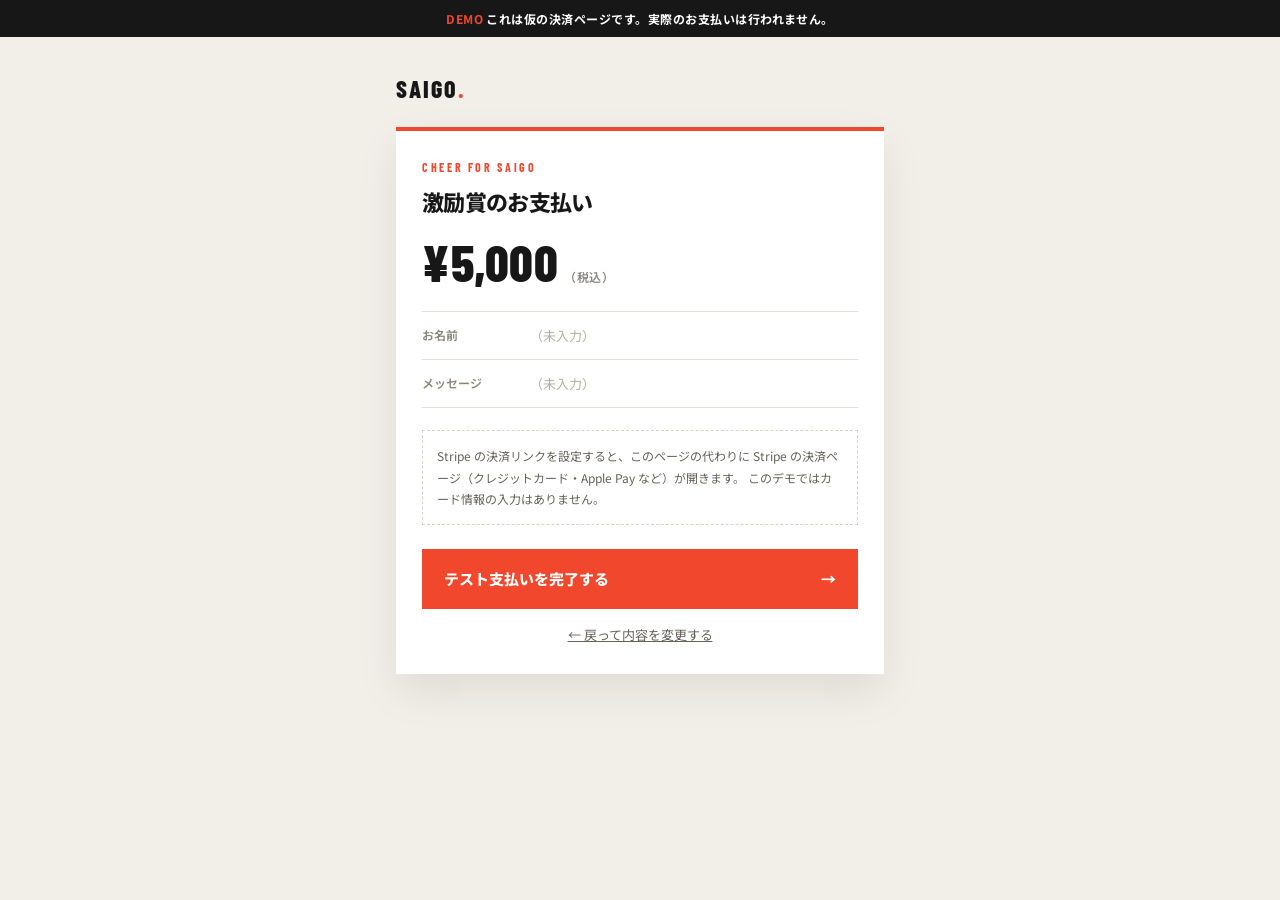
==== checkout-demo.html @ 287ed48b "項目の追加仮実装" ====
<!doctype html>
<html lang="ja">
<head>
  <meta charset="utf-8">
  <meta name="viewport" content="width=device-width, initial-scale=1">
  <!-- 激励賞の「仮の決済ページ」。Stripe 接続前に流れを確認するためのデモ。実際の決済・カード入力は一切ない -->
  <meta name="robots" content="noindex, nofollow">
  <title>激励賞のお支払い（デモ） | SAIGO OFFICIAL SITE</title>
  <link rel="icon" href="assets/images/favicon-32.png" sizes="32x32" type="image/png">
  <link rel="preconnect" href="https://fonts.googleapis.com">
  <link rel="preconnect" href="https://fonts.gstatic.com" crossorigin>
  <link rel="stylesheet" href="https://fonts.googleapis.com/css2?family=Barlow+Condensed:wght@600;700;800&family=Noto+Sans+JP:wght@400..800&display=swap">
  <style>
    *,::before,::after { box-sizing: border-box; margin: 0; padding: 0; }
    :root { --orange: #f1482d; --cream: #f1efe8; }
    body {
      min-height: 100svh; color: #171717; background: var(--cream);
      font-family: 'Hiragino Sans','Hiragino Kaku Gothic ProN','Noto Sans JP',sans-serif;
    }
    a { color: inherit; }
    .demo-bar {
      padding: 10px 16px; color: white; background: #171717; text-align: center;
      font-size: 12px; font-weight: 700; letter-spacing: .04em;
    }
    .demo-bar b { color: var(--orange); }
    main { width: min(520px,100%); margin: 0 auto; padding: 40px 16px 60px; }
    .logo { font: 800 24px/1 'Barlow Condensed',sans-serif; letter-spacing: .08em; text-decoration: none; }
    .logo span { color: var(--orange); }
    .card { margin-top: 24px; padding: 30px 26px; border-top: 4px solid var(--orange); background: white; box-shadow: 0 18px 40px rgba(20,18,15,.08); }
    .label { color: var(--orange); font: 700 12px/1 'Barlow Condensed',sans-serif; letter-spacing: .22em; }
    h1 { margin-top: 12px; font-size: 22px; font-weight: 800; letter-spacing: -.03em; }
    .amount { margin-top: 18px; font: 800 52px/1 'Barlow Condensed',sans-serif; letter-spacing: .01em; }
    .amount small { margin-left: 6px; color: #8a867e; font: 600 12px/1 'Hiragino Sans','Noto Sans JP',sans-serif; }
    dl { margin-top: 24px; border-top: 1px solid #e3e0d8; }
    dl div { display: grid; grid-template-columns: 96px 1fr; gap: 12px; padding: 14px 0; border-bottom: 1px solid #e3e0d8; font-size: 13px; }
    dt { color: #8a867e; font-size: 12px; font-weight: 600; }
    dd { font-weight: 600; white-space: pre-wrap; overflow-wrap: anywhere; }
    dd.is-empty { color: #b3afa6; font-weight: 400; }
    .perk { margin-top: 18px; padding: 12px 14px; border-left: 3px solid var(--orange); background: var(--cream); font-size: 12px; font-weight: 600; }
    .note { margin-top: 22px; padding: 14px; border: 1px dashed #d6d2c8; color: #66625b; font-size: 12px; line-height: 1.8; }
    .pay {
      display: flex; width: 100%; min-height: 60px; margin-top: 24px; align-items: center; justify-content: space-between;
      padding: 0 22px; border: 0; color: white; background: var(--orange);
      font: inherit; font-size: 15px; font-weight: 800; cursor: pointer;
    }
    .pay:hover { background: #d93a21; }
    .back { display: block; margin-top: 16px; color: #66625b; font-size: 13px; text-align: center; }
  </style>
</head>
<body>
  <p class="demo-bar"><b>DEMO</b> これは仮の決済ページです。実際のお支払いは行われません。</p>
  <main>
    <a class="logo" href="index.html">SAIGO<span>.</span></a>
    <section class="card" aria-labelledby="checkout-title">
      <p class="label">CHEER FOR SAIGO</p>
      <h1 id="checkout-title">激励賞のお支払い</h1>
      <p class="amount"><span data-amount>¥5,000</span><small>（税込）</small></p>
      <dl>
        <div><dt>お名前</dt><dd data-name></dd></div>
        <div><dt>メッセージ</dt><dd data-message></dd></div>
      </dl>
      <p class="perk" data-perk hidden>このお名前が、試合で使うTシャツに入ります。</p>
      <p class="note">
        Stripe の決済リンクを設定すると、このページの代わりに Stripe の決済ページ（クレジットカード・Apple Pay など）が開きます。
        このデモではカード情報の入力はありません。
      </p>
      <button class="pay" type="button" data-pay>テスト支払いを完了する <span aria-hidden="true">→</span></button>
      <a class="back" href="index.html" data-back>← 戻って内容を変更する</a>
    </section>
  </main>

  <script>
    'use strict'
    // サイト側（main.js の CHEER_NAME_PERK_MIN）と同じ値にする
    const NAME_PERK_MIN = 10000
    const params = new URLSearchParams(window.location.search)
    const amount = Number(params.get('amount')) || 5000
    const anonymous = params.get('anonymous') === '1'
    const name = (params.get('name') || '').trim()
    const message = (params.get('message') || '').trim()

    const setText = (selector, value, emptyText) => {
      const element = document.querySelector(selector)
      element.textContent = value || emptyText
      element.classList.toggle('is-empty', !value)
    }

    document.querySelector('[data-amount]').textContent = `¥${amount.toLocaleString('ja-JP')}`
    setText('[data-name]', anonymous ? '' : name, anonymous ? '匿名' : '（未入力）')
    setText('[data-message]', message, '（未入力）')
    document.querySelector('[data-perk]').hidden = !(amount >= NAME_PERK_MIN && !anonymous && name)

    // Stripe の「支払い後のリダイレクト先」と同じ URL に戻す
    document.querySelector('[data-pay]').addEventListener('click', () => {
      window.location.href = `index.html?cheer=thanks&amount=${amount}`
    })
    // 戻る：入力内容が残った状態で激励賞欄に戻れるよう、履歴があればブラウザの「戻る」を使う
    document.querySelector('[data-back]').addEventListener('click', (event) => {
      if (window.history.length > 1) {
        event.preventDefault()
        window.history.back()
      }
    })
  </script>
</body>
</html>
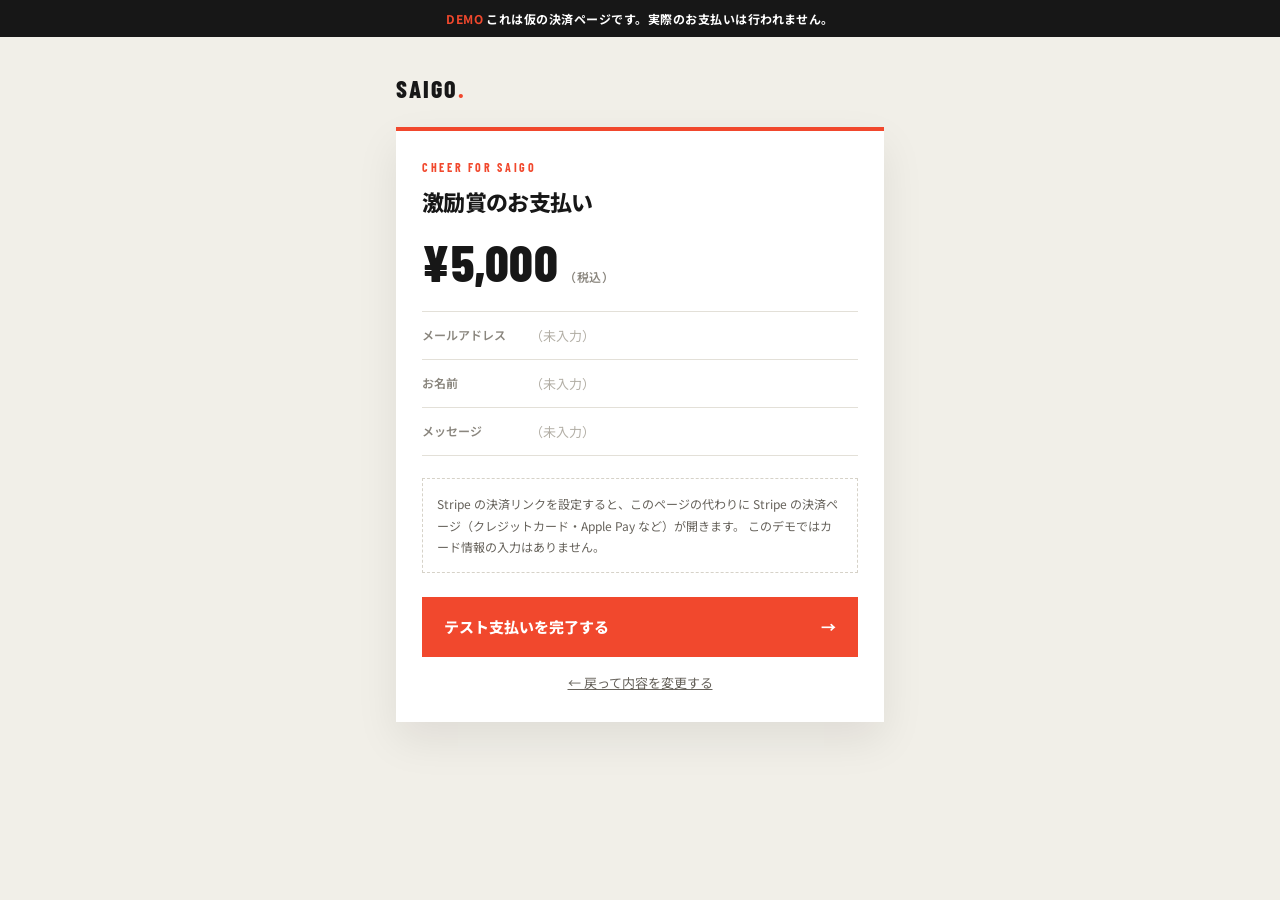
==== commit d3b2e809: "激励賞にお礼の送付先（必須）：メールアドレスの追加" ====
--- a/checkout-demo.html
+++ b/checkout-demo.html
@@ -56,16 +56,18 @@
       <h1 id="checkout-title">激励賞のお支払い</h1>
       <p class="amount"><span data-amount>¥5,000</span><small>（税込）</small></p>
       <dl>
+        <div><dt>メールアドレス</dt><dd data-email></dd></div>
         <div><dt>お名前</dt><dd data-name></dd></div>
         <div><dt>メッセージ</dt><dd data-message></dd></div>
       </dl>
-      <p class="perk" data-perk hidden>このお名前が、試合で使うTシャツに入ります。</p>
+      <p class="perk" data-perk hidden>このお名前が、試合毎に使用するTシャツに入ります。</p>
+      <p class="perk" data-perk-gift hidden>特典：オフィシャルTシャツを1枚プレゼント</p>
       <p class="note">
         Stripe の決済リンクを設定すると、このページの代わりに Stripe の決済ページ（クレジットカード・Apple Pay など）が開きます。
         このデモではカード情報の入力はありません。
       </p>
       <button class="pay" type="button" data-pay>テスト支払いを完了する <span aria-hidden="true">→</span></button>
-      <a class="back" href="index.html" data-back>← 戻って内容を変更する</a>
+      <a class="back" href="cheer.html" data-back>← 戻って内容を変更する</a>
     </section>
   </main>
 
@@ -78,6 +80,7 @@
     const anonymous = params.get('anonymous') === '1'
     const name = (params.get('name') || '').trim()
     const message = (params.get('message') || '').trim()
+    const email = (params.get('email') || '').trim()
 
     const setText = (selector, value, emptyText) => {
       const element = document.querySelector(selector)
@@ -86,13 +89,15 @@
     }
 
     document.querySelector('[data-amount]').textContent = `¥${amount.toLocaleString('ja-JP')}`
+    setText('[data-email]', email, '（未入力）')
     setText('[data-name]', anonymous ? '' : name, anonymous ? '匿名' : '（未入力）')
     setText('[data-message]', message, '（未入力）')
     document.querySelector('[data-perk]').hidden = !(amount >= NAME_PERK_MIN && !anonymous && name)
+    document.querySelector('[data-perk-gift]').hidden = amount < NAME_PERK_MIN
 
     // Stripe の「支払い後のリダイレクト先」と同じ URL に戻す
     document.querySelector('[data-pay]').addEventListener('click', () => {
-      window.location.href = `index.html?cheer=thanks&amount=${amount}`
+      window.location.href = `cheer.html?cheer=thanks&amount=${amount}`
     })
     // 戻る：入力内容が残った状態で激励賞欄に戻れるよう、履歴があればブラウザの「戻る」を使う
     document.querySelector('[data-back]').addEventListener('click', (event) => {
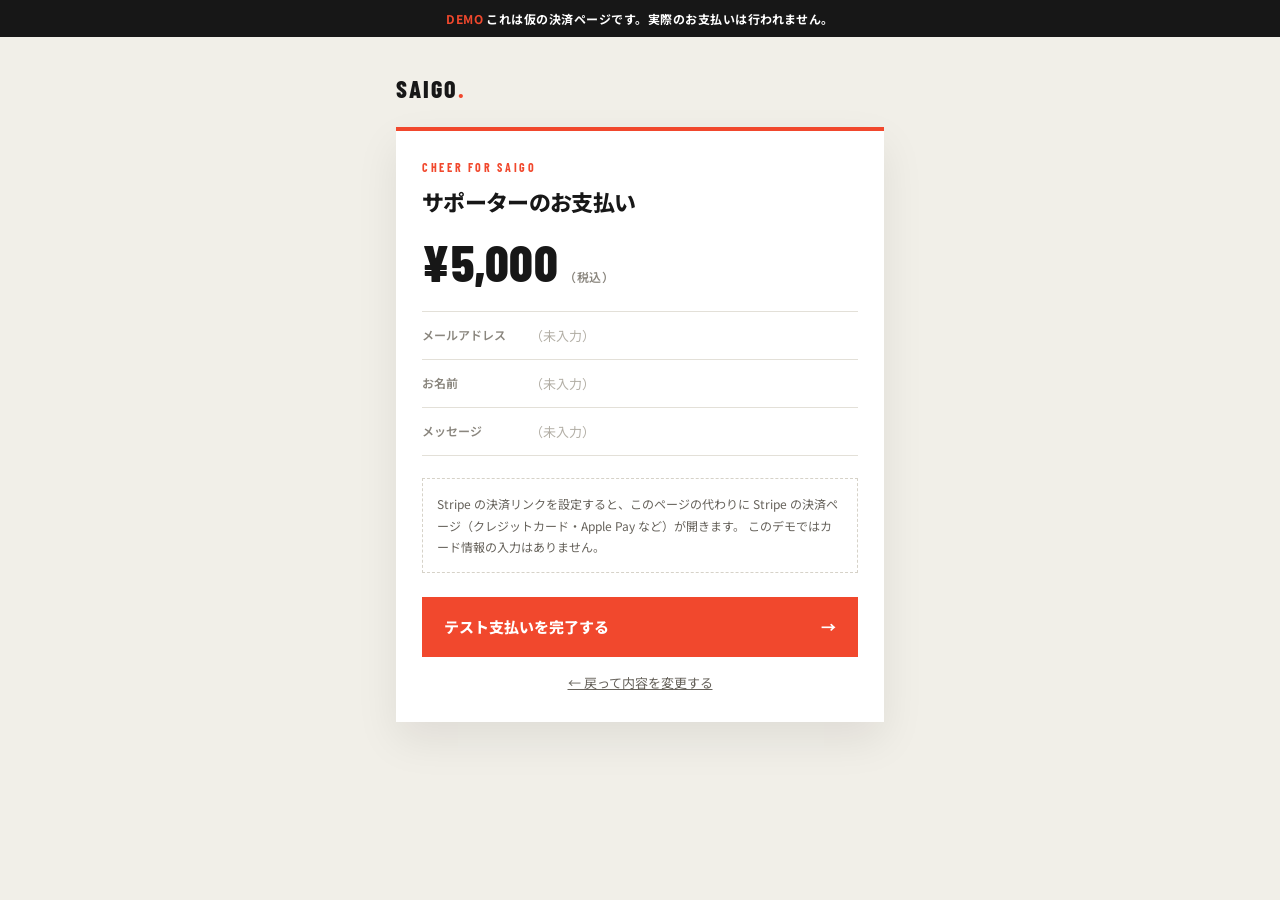
==== commit 07b77326: "激励賞→サポーターに文言変更" ====
--- a/checkout-demo.html
+++ b/checkout-demo.html
@@ -3,9 +3,9 @@
 <head>
   <meta charset="utf-8">
   <meta name="viewport" content="width=device-width, initial-scale=1">
-  <!-- 激励賞の「仮の決済ページ」。Stripe 接続前に流れを確認するためのデモ。実際の決済・カード入力は一切ない -->
+  <!-- サポーター（旧：激励賞）の「仮の決済ページ」。Stripe 接続前に流れを確認するためのデモ。実際の決済・カード入力は一切ない -->
   <meta name="robots" content="noindex, nofollow">
-  <title>激励賞のお支払い（デモ） | SAIGO OFFICIAL SITE</title>
+  <title>サポーターのお支払い（デモ） | SAIGO OFFICIAL SITE</title>
   <link rel="icon" href="assets/images/favicon-32.png" sizes="32x32" type="image/png">
   <link rel="preconnect" href="https://fonts.googleapis.com">
   <link rel="preconnect" href="https://fonts.gstatic.com" crossorigin>
@@ -53,7 +53,7 @@
     <a class="logo" href="index.html">SAIGO<span>.</span></a>
     <section class="card" aria-labelledby="checkout-title">
       <p class="label">CHEER FOR SAIGO</p>
-      <h1 id="checkout-title">激励賞のお支払い</h1>
+      <h1 id="checkout-title">サポーターのお支払い</h1>
       <p class="amount"><span data-amount>¥5,000</span><small>（税込）</small></p>
       <dl>
         <div><dt>メールアドレス</dt><dd data-email></dd></div>
@@ -99,7 +99,7 @@
     document.querySelector('[data-pay]').addEventListener('click', () => {
       window.location.href = `cheer.html?cheer=thanks&amount=${amount}`
     })
-    // 戻る：入力内容が残った状態で激励賞欄に戻れるよう、履歴があればブラウザの「戻る」を使う
+    // 戻る：入力内容が残った状態でサポーターページに戻れるよう、履歴があればブラウザの「戻る」を使う
     document.querySelector('[data-back]').addEventListener('click', (event) => {
       if (window.history.length > 1) {
         event.preventDefault()
